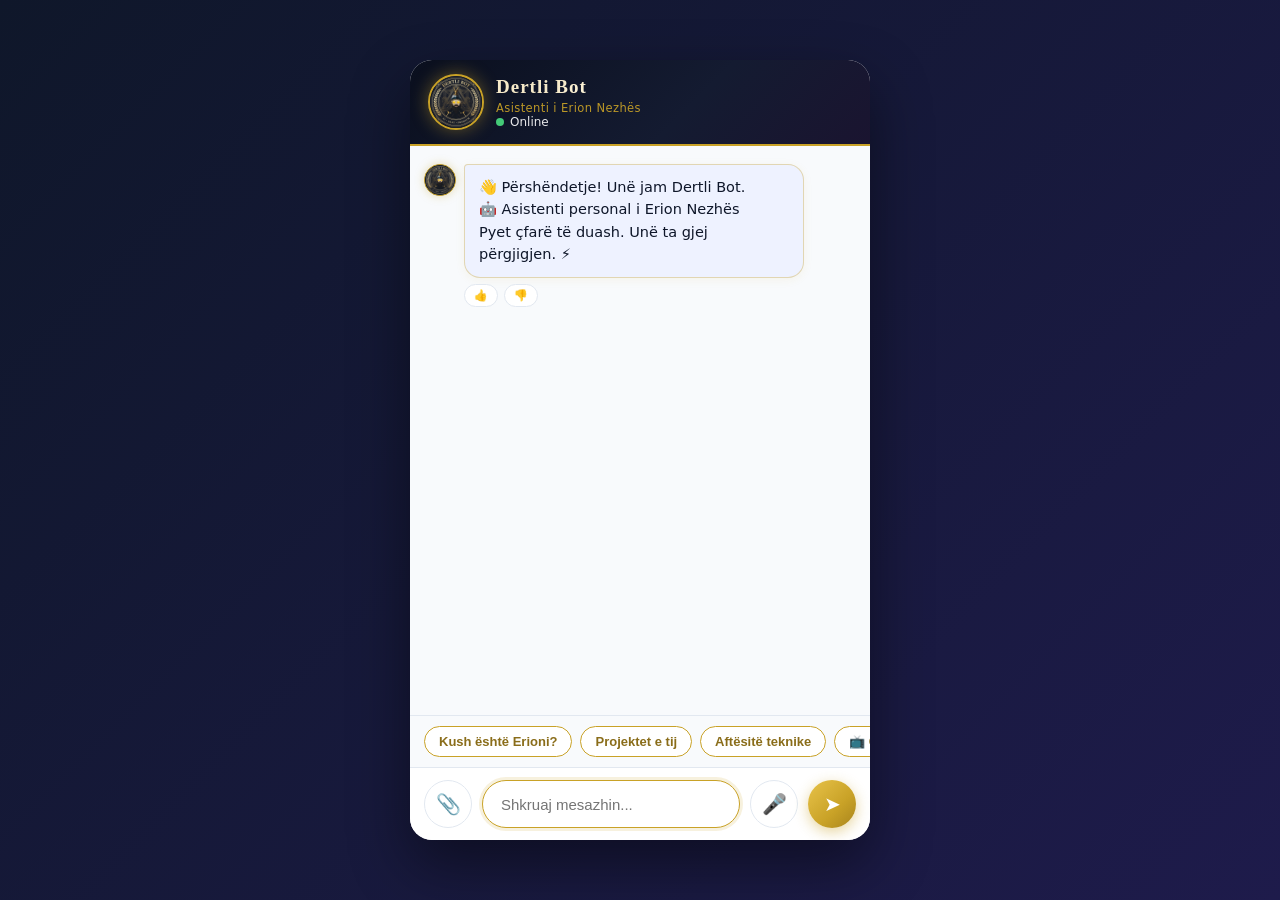
==== index.html @ 889f52b2 "Rikthe index.html sic ishte para verifikimit: hiq panelin 'Kodi Burim' + footerin" ====
<!DOCTYPE html>
<!-- Created by Erion Nezha — © 2026 All rights reserved -->
<html lang="sq">
<head>
<meta charset="UTF-8">
<meta name="viewport" content="width=device-width, initial-scale=1.0">
<title>Dertli Bot</title>
<link rel="icon" type="image/png" href="logo.png">
<link rel="stylesheet" href="style.css">
</head>
<body>

<div class="chat-shell">
  <header class="chat-header">
    <div class="bot-identity">
      <div class="bot-avatar" id="bot-avatar"><img src="logo.png" alt="Dertli Bot"></div>
      <div class="bot-titles">
        <div class="bot-name" id="bot-name">Dertli Bot</div>
        <div class="bot-subtitle" id="bot-subtitle"></div>
        <div class="bot-status"><span class="dot"></span> Online</div>
      </div>
    </div>
    <div class="header-actions">
    </div>
  </header>

  <main id="messages" class="chat-messages"></main>

  <div id="suggestions" class="suggestions"></div>

  <form id="chat-form" class="chat-input" autocomplete="off">
    <button id="attach-btn" type="button" class="icon-btn" title="Dërgo foto">📎</button>
    <input id="image-input" type="file" accept="image/*" hidden>
    <input id="user-input" type="text" placeholder="Shkruaj mesazhin..." autocomplete="off">
    <button id="mic-btn" type="button" class="icon-btn" title="Fol">🎤</button>
    <button id="send-btn" type="submit" title="Dërgo">➤</button>
  </form>
</div>

<script src="config.js"></script>
<script src="app.js"></script>
</body>
</html>
---- style.css ----
:root{
  --primary:#4f46e5;
  --bg1:#0f172a;
  --bg2:#1e1b4b;
  --card:#ffffff;
  --bot-bubble:#eef2ff;
  --text:#0f172a;
  --muted:#64748b;
}
*{margin:0;padding:0;box-sizing:border-box}
body{
  font-family:'Segoe UI',system-ui,-apple-system,sans-serif;
  min-height:100vh;
  background:linear-gradient(135deg,var(--bg1),var(--bg2));
  display:flex;align-items:center;justify-content:center;
  padding:16px;
  color:var(--text);
}
.chat-shell{
  width:100%;max-width:460px;height:min(92vh,780px);
  background:var(--card);border-radius:22px;
  display:flex;flex-direction:column;overflow:hidden;
  box-shadow:0 25px 60px rgba(0,0,0,.45);
}
/* Header */
.chat-header{
  background:var(--primary);color:#fff;
  padding:14px 16px;
  display:flex;align-items:center;justify-content:space-between;gap:10px;
  flex-shrink:0;
}
/* Header actions: bisedë e re */
.header-actions{display:flex;gap:8px;align-items:center;flex-shrink:0}
.hdr-btn{
  width:38px;height:38px;border-radius:50%;flex-shrink:0;
  border:1.5px solid rgba(201,162,39,.55);background:rgba(255,255,255,.08);
  color:#fff;font-size:17px;cursor:pointer;
  display:flex;align-items:center;justify-content:center;
  transition:transform .15s ease,background .15s ease;
}
.hdr-btn:hover{background:rgba(201,162,39,.25);transform:scale(1.06)}
.hdr-btn.muted{opacity:.5}
/* Veprimet nën përgjigjen e botit: kopjo + vlerësim */
.bubble-wrap{display:flex;flex-direction:column;min-width:0;max-width:100%}
.msg-actions{display:flex;gap:6px;margin-top:6px;flex-wrap:wrap}
.msg-act{
  border:1px solid #e2e8f0;background:#fff;color:var(--muted);
  font-size:11px;padding:3px 9px;border-radius:12px;cursor:pointer;line-height:1.4;
  transition:border-color .15s ease,color .15s ease,background .15s ease;
}
.msg-act:hover{border-color:#c9a227;color:#8a6d1a}
.msg-act.active{background:rgba(201,162,39,.16);border-color:#c9a227;color:#8a6d1a}
.bot-identity{display:flex;align-items:center;gap:12px}
.bot-avatar{
  width:44px;height:44px;border-radius:50%;
  background:rgba(255,255,255,.18);
  display:flex;align-items:center;justify-content:center;
  font-size:24px;
}
.bot-name{font-weight:700;font-size:16px}
.bot-status{font-size:12px;opacity:.9;display:flex;align-items:center;gap:6px}
.dot{width:8px;height:8px;border-radius:50%;background:#4ade80;display:inline-block;animation:pulse 2s infinite}
@keyframes pulse{0%,100%{opacity:1}50%{opacity:.4}}
/* Messages */
.chat-messages{
  flex:1;overflow-y:auto;padding:18px 14px;
  display:flex;flex-direction:column;gap:12px;
  background:#f8fafc;
}
.message{display:flex;gap:8px;max-width:88%;animation:fadeUp .25s ease}
@keyframes fadeUp{from{opacity:0;transform:translateY(8px)}to{opacity:1;transform:none}}
.message.bot{align-self:flex-start}
.message.user{align-self:flex-end}
.message .avatar{
  width:32px;height:32px;border-radius:50%;flex-shrink:0;
  background:var(--primary);color:#fff;
  display:flex;align-items:center;justify-content:center;font-size:18px;
}
.bubble{
  padding:11px 14px;border-radius:16px;font-size:14.5px;line-height:1.55;
  word-wrap:break-word;white-space:normal;
}
.message.bot .bubble{background:var(--bot-bubble);color:var(--text);border-top-left-radius:4px}
.message.user .bubble{background:var(--primary);color:#fff;border-top-right-radius:4px}
.bubble strong{font-weight:700}
/* Typing */
.typing .bubble{display:flex;gap:5px;align-items:center;padding:14px 16px}
.typing span{width:8px;height:8px;border-radius:50%;background:var(--muted);animation:bounce 1.2s infinite}
.typing span:nth-child(2){animation-delay:.15s}
.typing span:nth-child(3){animation-delay:.3s}
@keyframes bounce{0%,60%,100%{transform:none}30%{transform:translateY(-6px)}}
/* Suggestions */
.suggestions{
  display:flex;gap:8px;overflow-x:auto;padding:10px 14px;
  background:#f8fafc;border-top:1px solid #e2e8f0;flex-shrink:0;
}
.suggestions:empty{display:none}
.chip{
  flex-shrink:0;background:#fff;border:1.5px solid var(--primary);color:var(--primary);
  padding:7px 14px;border-radius:20px;font-size:13px;cursor:pointer;font-weight:600;
}
.chip:hover{background:var(--primary);color:#fff}
/* Input */
.chat-input{
  display:flex;gap:10px;padding:12px 14px;background:#fff;flex-shrink:0;
  border-top:1px solid #e2e8f0;
}
.chat-input input{
  flex:1;border:1.5px solid #e2e8f0;border-radius:24px;
  padding:12px 18px;font-size:15px;outline:none;
}
.chat-input input:focus{border-color:var(--primary)}
#send-btn{
  width:48px;height:48px;border-radius:50%;border:none;cursor:pointer;
  background:var(--primary);color:#fff;font-size:20px;flex-shrink:0;
}
#send-btn:disabled{opacity:.5;cursor:default}
/* Icon buttons (mikrofon, bashkëngjitje) */
.icon-btn{
  width:48px;height:48px;border-radius:50%;border:1.5px solid #e2e8f0;
  background:#fff;cursor:pointer;font-size:20px;flex-shrink:0;
  display:flex;align-items:center;justify-content:center;
}
.icon-btn:hover{border-color:var(--primary)}
#mic-btn.recording{
  background:#ef4444;border-color:#ef4444;color:#fff;
  animation:pulse 1s infinite;
}
/* Foto në bisedë */
.chat-image{
  max-width:230px;max-height:230px;border-radius:12px;display:block;
  margin:2px 0;object-fit:cover;
}
.img-caption{margin-top:6px}
/* Mobile */
@media(max-width:520px){
  body{padding:0}
  .chat-shell{max-width:100%;height:100vh;border-radius:0}
  .chat-input{gap:6px;padding:10px 8px}
  .chat-input input{padding:10px 12px;font-size:14px;min-width:0}
  .icon-btn,#send-btn{width:40px;height:40px;font-size:17px}
}
/* Bot avatar image */
.bot-avatar{overflow:hidden;padding:0}
.bot-avatar img{width:100%;height:100%;object-fit:cover;display:block}
.message .avatar{overflow:hidden;padding:0}
.message .avatar img{width:100%;height:100%;object-fit:cover;display:block}
/* Premium header (dark navy + gold) */
.chat-header{background:linear-gradient(135deg,#0a0f1e 0%,#141b31 60%,#1a1430 100%);border-bottom:2px solid #c9a227;padding:14px 18px}
.bot-avatar{width:56px;height:56px;border-radius:50%;border:2px solid #c9a227;box-shadow:0 0 18px rgba(201,162,39,.45);overflow:hidden;padding:0;background:#0a0f1e;flex-shrink:0}
.bot-avatar img{width:100%;height:100%;object-fit:cover;display:block}
.bot-titles{display:flex;flex-direction:column;justify-content:center}
.bot-name{font-family:Georgia,'Times New Roman',serif;font-size:19px;letter-spacing:1px;color:#f5e9c8}
.bot-subtitle{font-size:11.5px;color:#c9a227;opacity:.92;letter-spacing:.4px;margin-top:3px}
/* Premium Gold v2 — shimmer, glow, detaje ari */
.bot-name{
  background:linear-gradient(110deg,#f5e9c8 20%,#fff7dd 38%,#c9a227 50%,#fff7dd 62%,#f5e9c8 80%);
  background-size:200% auto;-webkit-background-clip:text;background-clip:text;color:transparent;
  animation:goldShimmer 5s linear infinite;
}
@keyframes goldShimmer{to{background-position:200% center}}
.message .avatar{
  border:1.5px solid #c9a227;
  box-shadow:0 0 10px rgba(201,162,39,.35);
}
.message.bot .bubble{
  border:1px solid rgba(201,162,39,.35);
  box-shadow:0 2px 10px rgba(201,162,39,.08);
}
#send-btn{
  background:linear-gradient(135deg,#e8c34a,#c9a227 60%,#a8841c);
  box-shadow:0 4px 14px rgba(201,162,39,.45);
  transition:transform .15s ease,box-shadow .15s ease;
}
#send-btn:hover{transform:scale(1.06);box-shadow:0 6px 20px rgba(201,162,39,.6)}
.typing span{background:#c9a227}
.chip{border-color:#c9a227;color:#8a6d1a}
.chip:hover{background:linear-gradient(135deg,#e8c34a,#c9a227);border-color:#c9a227;color:#1a1405}
.chat-input input:focus{border-color:#c9a227;box-shadow:0 0 0 3px rgba(201,162,39,.15)}
.icon-btn:hover{border-color:#c9a227}
@media(max-width:520px){
  .bot-avatar{width:48px;height:48px}
  .bot-name{font-size:17px}
}
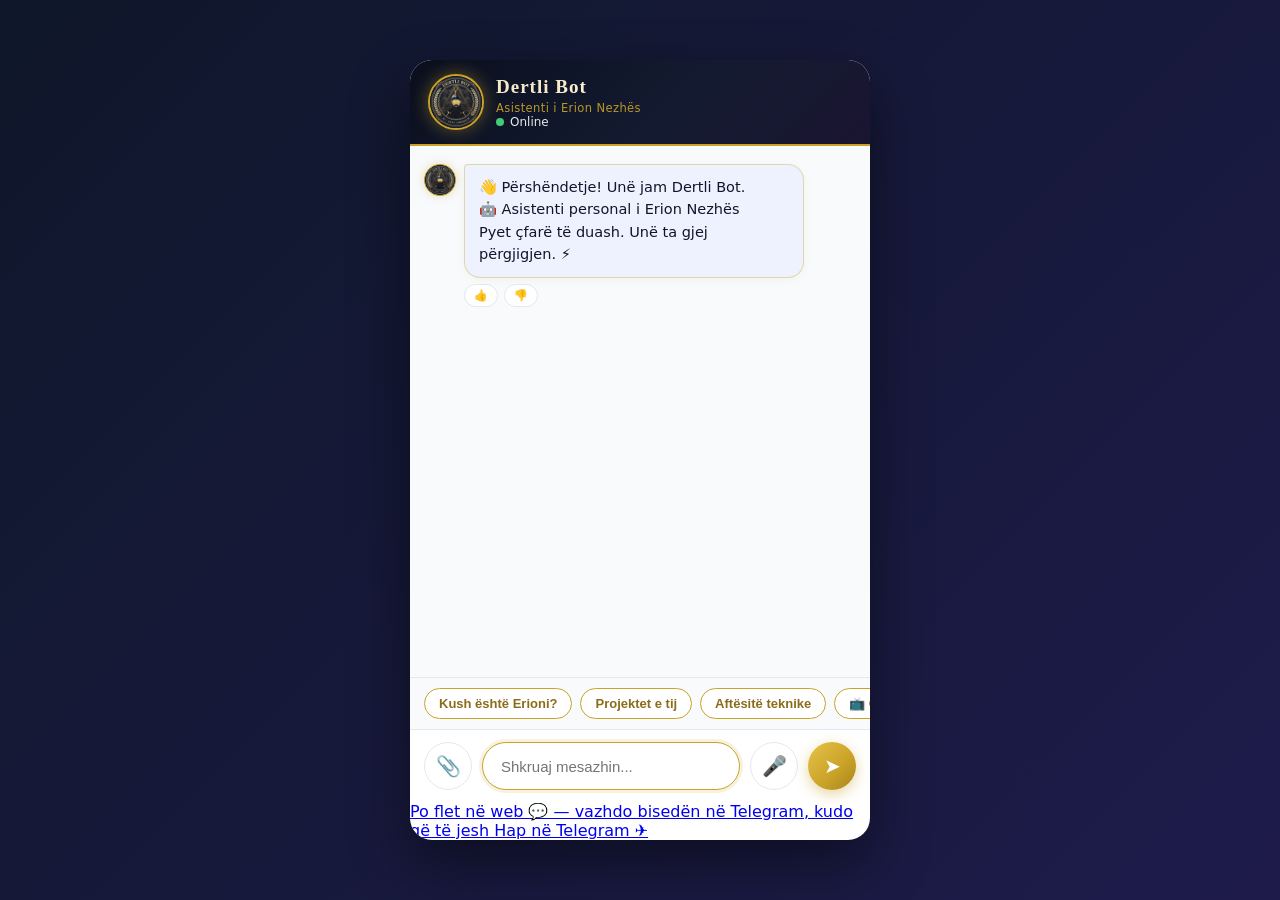
==== commit 1ef0c618: "Shto shiritin premium Telegram (t.me/dertlii_bot) nen chat" ====
--- a/index.html
+++ b/index.html
@@ -35,6 +35,11 @@
     <button id="mic-btn" type="button" class="icon-btn" title="Fol">🎤</button>
     <button id="send-btn" type="submit" title="Dërgo">➤</button>
   </form>
+
+  <a class="tg-strip" href="https://t.me/dertlii_bot" target="_blank" rel="noopener">
+    <span class="tg-strip-text">Po flet në web 💬 — vazhdo bisedën në Telegram, kudo që të jesh</span>
+    <span class="tg-strip-btn">Hap në Telegram ✈️</span>
+  </a>
 </div>
 
 <script src="config.js"></script>
--- a/style.css
+++ b/style.css
@@ -93,7 +93,11 @@
 .suggestions{
   display:flex;gap:8px;overflow-x:auto;padding:10px 14px;
   background:#f8fafc;border-top:1px solid #e2e8f0;flex-shrink:0;
+  scrollbar-width:none; /* Firefox: fshih shiritin, rrëshqitja mbetet */
+  -ms-overflow-style:none; /* IE/Edge */
+  scroll-padding:0 14px;
 }
+.suggestions::-webkit-scrollbar{display:none} /* Chrome/Safari */
 .suggestions:empty{display:none}
 .chip{
   flex-shrink:0;background:#fff;border:1.5px solid var(--primary);color:var(--primary);
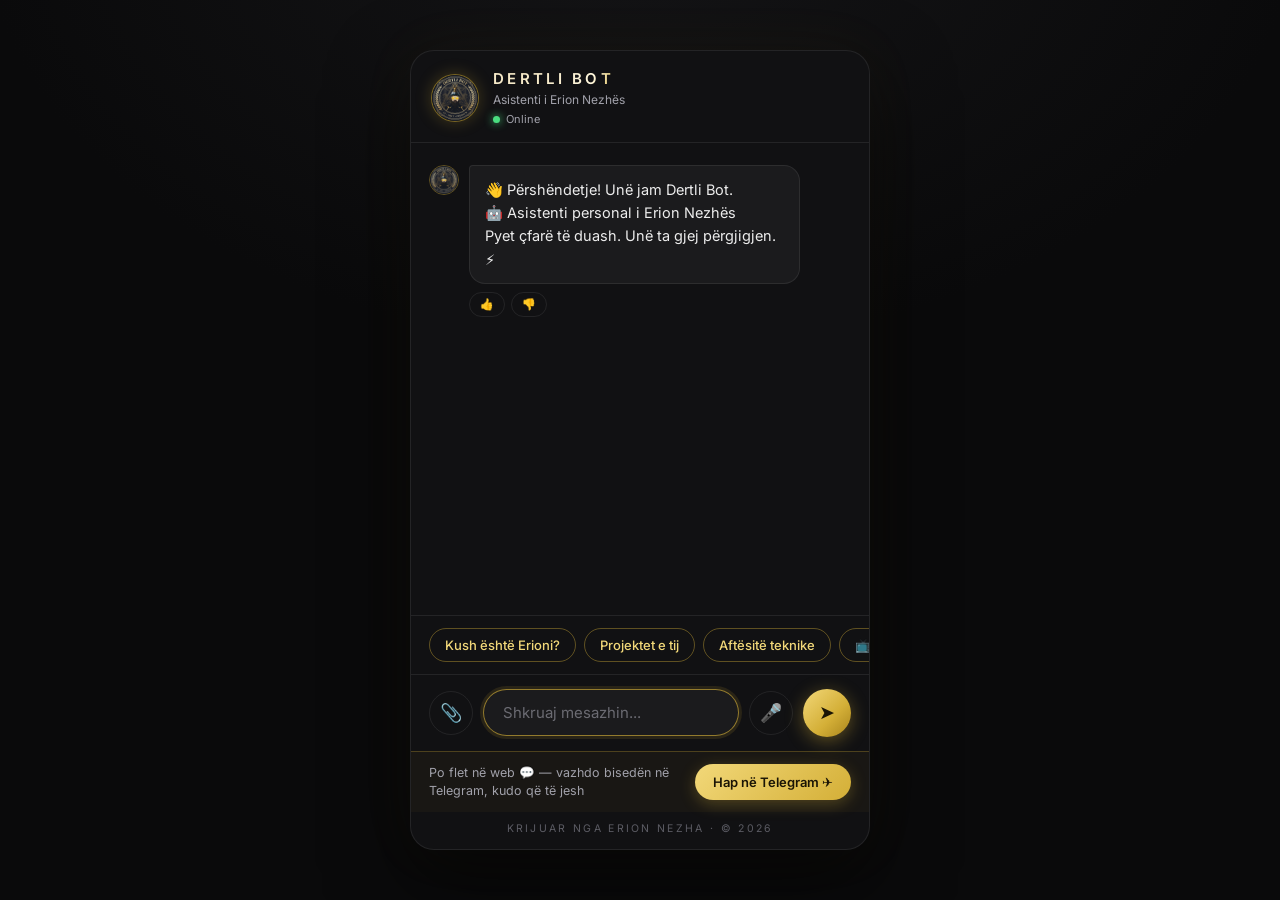
==== commit 40ca0fc0: "Noir Minimal: Inter font, brand footer, anti-copy shield preserved" ====
--- a/index.html
+++ b/index.html
@@ -6,6 +6,9 @@
 <meta name="viewport" content="width=device-width, initial-scale=1.0">
 <title>Dertli Bot</title>
 <link rel="icon" type="image/png" href="logo.png">
+<link rel="preconnect" href="https://fonts.googleapis.com">
+<link rel="preconnect" href="https://fonts.gstatic.com" crossorigin>
+<link href="https://fonts.googleapis.com/css2?family=Inter:wght@400;500;600&display=swap" rel="stylesheet">
 <link rel="stylesheet" href="style.css">
 </head>
 <body>
@@ -40,9 +43,51 @@
     <span class="tg-strip-text">Po flet në web 💬 — vazhdo bisedën në Telegram, kudo që të jesh</span>
     <span class="tg-strip-btn">Hap në Telegram ✈️</span>
   </a>
+  <div class="brand-footer">Krijuar nga Erion Nezha · © 2026</div>
 </div>
 
 <script src="config.js"></script>
 <script src="app.js"></script>
-</body>
+<style>/* Anti-copy shield (chat edition) — © Erion Nezha 2026 */img{-webkit-user-drag:none;user-drag:none}</style>
+<script>
+(function(){
+  'use strict';
+  function inField(t){return t&&(t.tagName==='INPUT'||t.tagName==='TEXTAREA'||t.isContentEditable);}
+  document.addEventListener('contextmenu',function(e){if(!inField(e.target))e.preventDefault();},true);
+  document.addEventListener('dragstart',function(e){e.preventDefault();},true);
+  document.addEventListener('keydown',function(e){
+    var code=e.keyCode||e.which;
+    if(code===123){e.preventDefault();return;}
+    if(e.ctrlKey||e.metaKey){
+      var c=String(e.key||'').toLowerCase();
+      if(e.shiftKey&&(c==='i'||c==='j'||c==='c'||c==='k')){e.preventDefault();return;}
+      if(c==='u'||c==='s'){e.preventDefault();return;}
+    }
+  },true);
+  try{
+    console.log('%c© 2026 Erion Nezha — Te gjitha te drejtat e rezervuara.','font-size:14px;font-weight:bold;color:#24e6c6;');
+    console.log('%cKodi i kesaj faqeje eshte i mbrojtur. Mos u mundo ta kopjosh.','color:#8b7bff;');
+  }catch(_){}
+  var warned=false;
+  function check(){
+    if(Math.min(window.screen.width,window.screen.height)<900)return;
+    var open=(window.outerWidth-window.innerWidth>160)||(window.outerHeight-window.innerHeight>160);
+    if(open&&!warned){
+      warned=true;
+      var d=document.createElement('div');
+      d.setAttribute('role','alert');
+      d.style.cssText='position:fixed;right:16px;bottom:16px;z-index:10001;max-width:320px;background:#0d1017;border:1px solid rgba(36,230,198,.4);border-radius:12px;padding:14px 40px 14px 16px;font:13px/1.5 system-ui,sans-serif;color:#e9edf5;box-shadow:0 20px 60px -20px rgba(0,0,0,.6);';
+      d.innerHTML='<strong style="color:#24e6c6">Mbrojtje aktive</strong><br>Kodi i kesaj faqeje eshte i mbrojtur nga kopjimi. &copy; Erion Nezha';
+      var x=document.createElement('button');
+      x.textContent='×';x.setAttribute('aria-label','Mbyll');
+      x.style.cssText='position:absolute;top:6px;right:10px;background:none;border:0;color:#97a1b5;font-size:18px;cursor:pointer;line-height:1;';
+      x.onclick=function(){if(d.parentNode)d.parentNode.removeChild(d);};
+      d.appendChild(x);document.body.appendChild(d);
+      setTimeout(function(){if(d.parentNode)d.parentNode.removeChild(d);},8000);
+    }
+    if(!open)warned=false;
+  }
+  setInterval(check,2000);
+})();
+</script></body>
 </html>
--- a/style.css
+++ b/style.css
@@ -1,188 +1,207 @@
+/* Dertli Bot — Noir Minimal (2026-09-30)
+   I errët, modern, profesional. Një theks i vetëm: ari. */
 :root{
-  --primary:#4f46e5;
-  --bg1:#0f172a;
-  --bg2:#1e1b4b;
-  --card:#ffffff;
-  --bot-bubble:#eef2ff;
-  --text:#0f172a;
-  --muted:#64748b;
+  --primary:#d4af37; /* e vendos CONFIG.THEME_COLOR nga app.js */
+  --gold:#d4af37;
+  --gold-bright:#f2d879;
+  --bg:#0a0a0b;
+  --panel:#111113;
+  --panel-2:#17171a;
+  --text:#ececec;
+  --muted:#a1a1aa;
+  --line:rgba(255,255,255,.08);
 }
 *{margin:0;padding:0;box-sizing:border-box}
 body{
-  font-family:'Segoe UI',system-ui,-apple-system,sans-serif;
+  font-family:'Inter',system-ui,-apple-system,'Segoe UI',sans-serif;
   min-height:100vh;
-  background:linear-gradient(135deg,var(--bg1),var(--bg2));
+  background:radial-gradient(1200px 800px at 50% -10%, #151517 0%, var(--bg) 55%) , var(--bg);
   display:flex;align-items:center;justify-content:center;
-  padding:16px;
+  padding:20px 16px;
   color:var(--text);
+  -webkit-font-smoothing:antialiased;
 }
 .chat-shell{
-  width:100%;max-width:460px;height:min(92vh,780px);
-  background:var(--card);border-radius:22px;
+  width:100%;max-width:460px;height:min(92vh,800px);
+  background:var(--panel);
+  border:1px solid var(--line);
+  border-radius:24px;
   display:flex;flex-direction:column;overflow:hidden;
-  box-shadow:0 25px 60px rgba(0,0,0,.45);
-}
-/* Header */
+  box-shadow:0 30px 80px rgba(0,0,0,.6), 0 0 60px rgba(212,175,55,.05);
+}
+/* ---------- Header ---------- */
 .chat-header{
-  background:var(--primary);color:#fff;
-  padding:14px 16px;
+  padding:18px 20px 16px;
   display:flex;align-items:center;justify-content:space-between;gap:10px;
   flex-shrink:0;
-}
-/* Header actions: bisedë e re */
+  border-bottom:1px solid var(--line);
+}
+.bot-identity{display:flex;align-items:center;gap:14px;min-width:0}
+.bot-avatar{
+  width:48px;height:48px;border-radius:50%;flex-shrink:0;overflow:hidden;padding:0;
+  border:1px solid rgba(212,175,55,.55);
+  box-shadow:0 0 16px rgba(212,175,55,.25);
+  background:#0a0a0b;
+}
+.bot-avatar img{width:100%;height:100%;object-fit:cover;display:block}
+.bot-titles{display:flex;flex-direction:column;justify-content:center;min-width:0}
+.bot-name{
+  font-weight:600;font-size:15px;letter-spacing:.22em;text-transform:uppercase;
+  background:linear-gradient(110deg,#f5e9c8 20%,#fff7dd 38%,var(--gold) 50%,#fff7dd 62%,#f5e9c8 80%);
+  background-size:200% auto;-webkit-background-clip:text;background-clip:text;color:transparent;
+  animation:goldShimmer 6s linear infinite;
+  white-space:nowrap;
+}
+@keyframes goldShimmer{to{background-position:200% center}}
+.bot-subtitle{font-size:12px;color:var(--muted);margin-top:4px;white-space:nowrap;overflow:hidden;text-overflow:ellipsis}
+.bot-status{font-size:11px;color:var(--muted);margin-top:5px;display:flex;align-items:center;gap:6px}
+.dot{width:7px;height:7px;border-radius:50%;background:#4ade80;display:inline-block;
+  box-shadow:0 0 8px #4ade80;animation:pulse 2s infinite}
+@keyframes pulse{0%,100%{opacity:1}50%{opacity:.35}}
 .header-actions{display:flex;gap:8px;align-items:center;flex-shrink:0}
-.hdr-btn{
-  width:38px;height:38px;border-radius:50%;flex-shrink:0;
-  border:1.5px solid rgba(201,162,39,.55);background:rgba(255,255,255,.08);
-  color:#fff;font-size:17px;cursor:pointer;
-  display:flex;align-items:center;justify-content:center;
-  transition:transform .15s ease,background .15s ease;
-}
-.hdr-btn:hover{background:rgba(201,162,39,.25);transform:scale(1.06)}
-.hdr-btn.muted{opacity:.5}
-/* Veprimet nën përgjigjen e botit: kopjo + vlerësim */
-.bubble-wrap{display:flex;flex-direction:column;min-width:0;max-width:100%}
-.msg-actions{display:flex;gap:6px;margin-top:6px;flex-wrap:wrap}
-.msg-act{
-  border:1px solid #e2e8f0;background:#fff;color:var(--muted);
-  font-size:11px;padding:3px 9px;border-radius:12px;cursor:pointer;line-height:1.4;
-  transition:border-color .15s ease,color .15s ease,background .15s ease;
-}
-.msg-act:hover{border-color:#c9a227;color:#8a6d1a}
-.msg-act.active{background:rgba(201,162,39,.16);border-color:#c9a227;color:#8a6d1a}
-.bot-identity{display:flex;align-items:center;gap:12px}
-.bot-avatar{
-  width:44px;height:44px;border-radius:50%;
-  background:rgba(255,255,255,.18);
-  display:flex;align-items:center;justify-content:center;
-  font-size:24px;
-}
-.bot-name{font-weight:700;font-size:16px}
-.bot-status{font-size:12px;opacity:.9;display:flex;align-items:center;gap:6px}
-.dot{width:8px;height:8px;border-radius:50%;background:#4ade80;display:inline-block;animation:pulse 2s infinite}
-@keyframes pulse{0%,100%{opacity:1}50%{opacity:.4}}
-/* Messages */
+/* ---------- Messages ---------- */
 .chat-messages{
-  flex:1;overflow-y:auto;padding:18px 14px;
-  display:flex;flex-direction:column;gap:12px;
-  background:#f8fafc;
-}
-.message{display:flex;gap:8px;max-width:88%;animation:fadeUp .25s ease}
-@keyframes fadeUp{from{opacity:0;transform:translateY(8px)}to{opacity:1;transform:none}}
+  flex:1;overflow-y:auto;padding:22px 18px;
+  display:flex;flex-direction:column;gap:14px;
+  scrollbar-width:thin;scrollbar-color:#3a3a3e transparent;
+}
+.chat-messages::-webkit-scrollbar{width:5px}
+.chat-messages::-webkit-scrollbar-thumb{background:#3a3a3e;border-radius:4px}
+.message{display:flex;gap:10px;max-width:88%;animation:fadeUp .3s cubic-bezier(.2,.9,.3,1) both}
+@keyframes fadeUp{from{opacity:0;transform:translateY(10px)}to{opacity:1;transform:none}}
 .message.bot{align-self:flex-start}
 .message.user{align-self:flex-end}
 .message .avatar{
-  width:32px;height:32px;border-radius:50%;flex-shrink:0;
-  background:var(--primary);color:#fff;
-  display:flex;align-items:center;justify-content:center;font-size:18px;
-}
+  width:30px;height:30px;border-radius:50%;flex-shrink:0;overflow:hidden;padding:0;
+  border:1px solid rgba(212,175,55,.4);
+}
+.message .avatar img{width:100%;height:100%;object-fit:cover;display:block}
+.bubble-wrap{display:flex;flex-direction:column;min-width:0;max-width:100%}
 .bubble{
-  padding:11px 14px;border-radius:16px;font-size:14.5px;line-height:1.55;
-  word-wrap:break-word;white-space:normal;
-}
-.message.bot .bubble{background:var(--bot-bubble);color:var(--text);border-top-left-radius:4px}
-.message.user .bubble{background:var(--primary);color:#fff;border-top-right-radius:4px}
-.bubble strong{font-weight:700}
+  padding:12px 15px;font-size:14.5px;line-height:1.6;
+  word-wrap:break-word;white-space:normal;color:var(--text);
+}
+.bubble a{color:var(--gold-bright)}
+.bubble strong{font-weight:600;color:#fff}
+.message.bot .bubble{
+  background:rgba(255,255,255,.045);
+  border:1px solid var(--line);
+  border-radius:4px 16px 16px 16px;
+}
+.message.user .bubble{
+  background:linear-gradient(135deg,var(--gold-bright),var(--gold) 60%,#a8841c);
+  color:#1a1405;font-weight:500;
+  border-radius:16px 4px 16px 16px;
+  box-shadow:0 6px 20px rgba(212,175,55,.18);
+}
+.message.user .bubble a{color:#1a1405;text-decoration:underline}
+.message.user .bubble strong{color:#1a1405}
+/* Vlerësimi 👍/👎 */
+.msg-actions{display:flex;gap:6px;margin-top:8px;flex-wrap:wrap}
+.msg-act{
+  border:1px solid var(--line);background:transparent;color:var(--muted);
+  font-size:11px;padding:4px 10px;border-radius:999px;cursor:pointer;line-height:1.4;
+  transition:border-color .15s ease,color .15s ease,background .15s ease;
+}
+.msg-act:hover{border-color:rgba(212,175,55,.6);color:var(--gold-bright)}
+.msg-act.active{background:rgba(212,175,55,.14);border-color:var(--gold);color:var(--gold-bright)}
 /* Typing */
-.typing .bubble{display:flex;gap:5px;align-items:center;padding:14px 16px}
-.typing span{width:8px;height:8px;border-radius:50%;background:var(--muted);animation:bounce 1.2s infinite}
+.typing .bubble{display:flex;gap:6px;align-items:center;padding:15px 17px}
+.typing span{width:7px;height:7px;border-radius:50%;background:var(--gold);animation:bounce 1.2s infinite}
 .typing span:nth-child(2){animation-delay:.15s}
 .typing span:nth-child(3){animation-delay:.3s}
-@keyframes bounce{0%,60%,100%{transform:none}30%{transform:translateY(-6px)}}
+@keyframes bounce{0%,60%,100%{transform:none;opacity:.5}30%{transform:translateY(-6px);opacity:1}}
 /* Suggestions */
 .suggestions{
-  display:flex;gap:8px;overflow-x:auto;padding:10px 14px;
-  background:#f8fafc;border-top:1px solid #e2e8f0;flex-shrink:0;
-  scrollbar-width:none; /* Firefox: fshih shiritin, rrëshqitja mbetet */
-  -ms-overflow-style:none; /* IE/Edge */
-  scroll-padding:0 14px;
-}
-.suggestions::-webkit-scrollbar{display:none} /* Chrome/Safari */
+  display:flex;gap:8px;overflow-x:auto;padding:12px 18px;
+  border-top:1px solid var(--line);flex-shrink:0;
+  scrollbar-width:none;-ms-overflow-style:none;scroll-padding:0 18px;
+}
+.suggestions::-webkit-scrollbar{display:none}
 .suggestions:empty{display:none}
 .chip{
-  flex-shrink:0;background:#fff;border:1.5px solid var(--primary);color:var(--primary);
-  padding:7px 14px;border-radius:20px;font-size:13px;cursor:pointer;font-weight:600;
-}
-.chip:hover{background:var(--primary);color:#fff}
-/* Input */
+  flex-shrink:0;background:transparent;border:1px solid rgba(212,175,55,.4);color:var(--gold-bright);
+  padding:8px 15px;border-radius:999px;font-size:13px;font-weight:500;font-family:inherit;cursor:pointer;
+  transition:.18s;
+}
+.chip:hover{background:linear-gradient(135deg,var(--gold-bright),var(--gold));border-color:transparent;color:#1a1405}
+/* ---------- Input ---------- */
 .chat-input{
-  display:flex;gap:10px;padding:12px 14px;background:#fff;flex-shrink:0;
-  border-top:1px solid #e2e8f0;
+  display:flex;gap:10px;padding:14px 18px;flex-shrink:0;align-items:center;
+  border-top:1px solid var(--line);
 }
 .chat-input input{
-  flex:1;border:1.5px solid #e2e8f0;border-radius:24px;
-  padding:12px 18px;font-size:15px;outline:none;
-}
-.chat-input input:focus{border-color:var(--primary)}
+  flex:1;min-width:0;background:rgba(255,255,255,.045);
+  border:1px solid var(--line);border-radius:999px;
+  padding:13px 19px;font-size:15px;font-family:inherit;outline:none;color:var(--text);
+  transition:border-color .2s ease, box-shadow .2s ease;
+}
+.chat-input input::placeholder{color:#6b6b72}
+.chat-input input:focus{border-color:rgba(212,175,55,.65);box-shadow:0 0 0 3px rgba(212,175,55,.12)}
+.icon-btn{
+  width:44px;height:44px;border-radius:50%;flex-shrink:0;cursor:pointer;
+  border:1px solid var(--line);background:transparent;color:var(--muted);font-size:18px;
+  display:flex;align-items:center;justify-content:center;transition:.18s;
+}
+.icon-btn:hover{border-color:rgba(212,175,55,.6);color:var(--gold-bright)}
+#mic-btn.recording{background:#ef4444;border-color:#ef4444;color:#fff;animation:pulse 1s infinite}
 #send-btn{
-  width:48px;height:48px;border-radius:50%;border:none;cursor:pointer;
-  background:var(--primary);color:#fff;font-size:20px;flex-shrink:0;
-}
-#send-btn:disabled{opacity:.5;cursor:default}
-/* Icon buttons (mikrofon, bashkëngjitje) */
-.icon-btn{
-  width:48px;height:48px;border-radius:50%;border:1.5px solid #e2e8f0;
-  background:#fff;cursor:pointer;font-size:20px;flex-shrink:0;
+  width:48px;height:48px;border-radius:50%;border:none;cursor:pointer;flex-shrink:0;
+  background:linear-gradient(135deg,var(--gold-bright),var(--gold) 60%,#a8841c);
+  color:#1a1405;font-size:19px;
+  box-shadow:0 4px 18px rgba(212,175,55,.4);
+  transition:transform .15s ease,box-shadow .15s ease,opacity .15s ease;
   display:flex;align-items:center;justify-content:center;
 }
-.icon-btn:hover{border-color:var(--primary)}
-#mic-btn.recording{
-  background:#ef4444;border-color:#ef4444;color:#fff;
-  animation:pulse 1s infinite;
-}
+#send-btn:hover{transform:scale(1.06);box-shadow:0 6px 24px rgba(212,175,55,.55)}
+#send-btn:disabled{opacity:.45;cursor:default;transform:none}
 /* Foto në bisedë */
-.chat-image{
-  max-width:230px;max-height:230px;border-radius:12px;display:block;
-  margin:2px 0;object-fit:cover;
-}
+.chat-image{max-width:230px;max-height:230px;border-radius:12px;display:block;margin:2px 0;object-fit:cover}
 .img-caption{margin-top:6px}
-/* Mobile */
+/* ---------- Shiriti Telegram (poshtë, siç është) ---------- */
+.tg-strip{
+  display:flex;align-items:center;justify-content:space-between;gap:12px;
+  padding:12px 18px;flex-shrink:0;text-decoration:none;
+  border-top:1px solid rgba(212,175,55,.28);
+  background:rgba(212,175,55,.04);
+}
+.tg-strip-text{font-size:12.5px;color:var(--muted);line-height:1.45}
+.tg-strip-btn{
+  flex-shrink:0;white-space:nowrap;
+  background:linear-gradient(135deg,var(--gold-bright),var(--gold));
+  color:#1a1405;font-weight:600;font-size:13px;font-family:inherit;
+  padding:10px 18px;border-radius:999px;border:none;cursor:pointer;
+  box-shadow:0 4px 16px rgba(212,175,55,.3);
+  transition:transform .15s ease,box-shadow .15s ease;
+}
+.tg-strip:hover .tg-strip-btn{transform:translateY(-2px);box-shadow:0 8px 24px rgba(212,175,55,.45)}
+/* ---------- Firma ---------- */
+.brand-footer{
+  flex-shrink:0;text-align:center;
+  font-size:10.5px;letter-spacing:.22em;text-transform:uppercase;color:#5c5c64;
+  padding:10px 0 14px;
+}
+/* ---------- Mobile ---------- */
 @media(max-width:520px){
+  html,body{min-height:100vh;min-height:100dvh}
   body{padding:0}
-  .chat-shell{max-width:100%;height:100vh;border-radius:0}
-  .chat-input{gap:6px;padding:10px 8px}
-  .chat-input input{padding:10px 12px;font-size:14px;min-width:0}
-  .icon-btn,#send-btn{width:40px;height:40px;font-size:17px}
-}
-/* Bot avatar image */
-.bot-avatar{overflow:hidden;padding:0}
-.bot-avatar img{width:100%;height:100%;object-fit:cover;display:block}
-.message .avatar{overflow:hidden;padding:0}
-.message .avatar img{width:100%;height:100%;object-fit:cover;display:block}
-/* Premium header (dark navy + gold) */
-.chat-header{background:linear-gradient(135deg,#0a0f1e 0%,#141b31 60%,#1a1430 100%);border-bottom:2px solid #c9a227;padding:14px 18px}
-.bot-avatar{width:56px;height:56px;border-radius:50%;border:2px solid #c9a227;box-shadow:0 0 18px rgba(201,162,39,.45);overflow:hidden;padding:0;background:#0a0f1e;flex-shrink:0}
-.bot-avatar img{width:100%;height:100%;object-fit:cover;display:block}
-.bot-titles{display:flex;flex-direction:column;justify-content:center}
-.bot-name{font-family:Georgia,'Times New Roman',serif;font-size:19px;letter-spacing:1px;color:#f5e9c8}
-.bot-subtitle{font-size:11.5px;color:#c9a227;opacity:.92;letter-spacing:.4px;margin-top:3px}
-/* Premium Gold v2 — shimmer, glow, detaje ari */
-.bot-name{
-  background:linear-gradient(110deg,#f5e9c8 20%,#fff7dd 38%,#c9a227 50%,#fff7dd 62%,#f5e9c8 80%);
-  background-size:200% auto;-webkit-background-clip:text;background-clip:text;color:transparent;
-  animation:goldShimmer 5s linear infinite;
-}
-@keyframes goldShimmer{to{background-position:200% center}}
-.message .avatar{
-  border:1.5px solid #c9a227;
-  box-shadow:0 0 10px rgba(201,162,39,.35);
-}
-.message.bot .bubble{
-  border:1px solid rgba(201,162,39,.35);
-  box-shadow:0 2px 10px rgba(201,162,39,.08);
-}
-#send-btn{
-  background:linear-gradient(135deg,#e8c34a,#c9a227 60%,#a8841c);
-  box-shadow:0 4px 14px rgba(201,162,39,.45);
-  transition:transform .15s ease,box-shadow .15s ease;
-}
-#send-btn:hover{transform:scale(1.06);box-shadow:0 6px 20px rgba(201,162,39,.6)}
-.typing span{background:#c9a227}
-.chip{border-color:#c9a227;color:#8a6d1a}
-.chip:hover{background:linear-gradient(135deg,#e8c34a,#c9a227);border-color:#c9a227;color:#1a1405}
-.chat-input input:focus{border-color:#c9a227;box-shadow:0 0 0 3px rgba(201,162,39,.15)}
-.icon-btn:hover{border-color:#c9a227}
-@media(max-width:520px){
-  .bot-avatar{width:48px;height:48px}
-  .bot-name{font-size:17px}
-}
+  .chat-shell{max-width:100%;height:100vh;height:100dvh;border-radius:0;border-left:none;border-right:none}
+  .chat-input input{font-size:16px} /* iOS: nuk zmadhohet faqja në fokus */
+  .chat-input{gap:8px;padding:12px}
+  .icon-btn,#send-btn{width:44px;height:44px}
+  .bubble{font-size:15px}
+  .chip{min-height:40px;display:inline-flex;align-items:center}
+  .msg-act{font-size:12px;padding:6px 12px}
+  .tg-strip{padding:12px 16px;padding-bottom:calc(12px + env(safe-area-inset-bottom,0px))}
+  .tg-strip-text{font-size:13px}
+  .tg-strip-btn{font-size:14px;padding:12px 20px;min-height:44px;display:inline-flex;align-items:center}
+  .brand-footer{padding-bottom:calc(10px + env(safe-area-inset-bottom,0px))}
+}
+@media(max-width:370px){
+  .tg-strip{flex-direction:column;align-items:stretch;text-align:center;gap:10px}
+  .tg-strip-btn{width:100%;min-height:46px;justify-content:center}
+}
+@media (prefers-reduced-motion:reduce){
+  .bot-name,.dot,.typing span,#mic-btn.recording{animation:none}
+  .message{animation:none}
+}
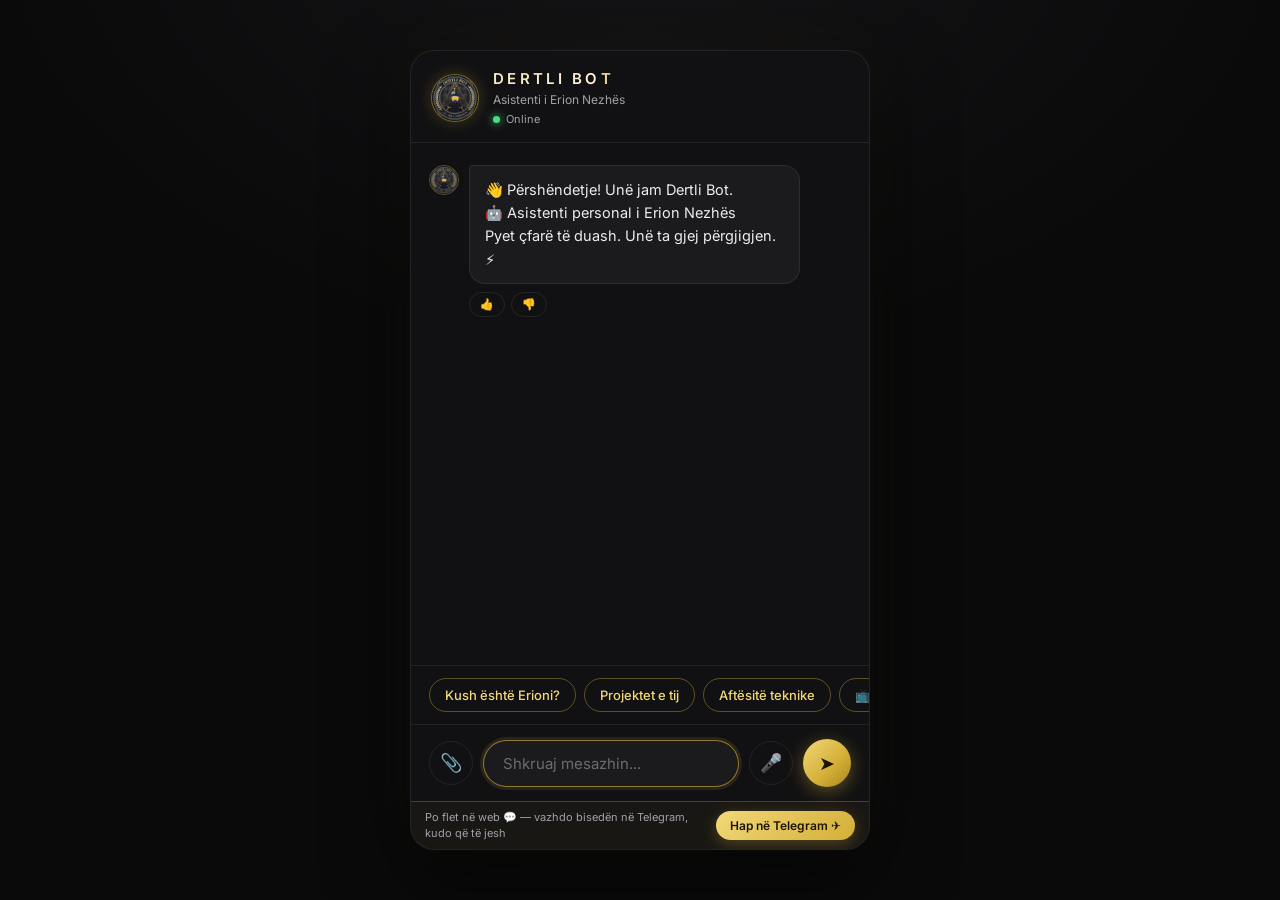
==== commit 608f63f0: "Noir: u hoq footeri 'Krijuar nga Erion Nezha' me urdher te perdoruesit" ====
--- a/index.html
+++ b/index.html
@@ -43,51 +43,9 @@
     <span class="tg-strip-text">Po flet në web 💬 — vazhdo bisedën në Telegram, kudo që të jesh</span>
     <span class="tg-strip-btn">Hap në Telegram ✈️</span>
   </a>
-  <div class="brand-footer">Krijuar nga Erion Nezha · © 2026</div>
 </div>
 
 <script src="config.js"></script>
 <script src="app.js"></script>
-<style>/* Anti-copy shield (chat edition) — © Erion Nezha 2026 */img{-webkit-user-drag:none;user-drag:none}</style>
-<script>
-(function(){
-  'use strict';
-  function inField(t){return t&&(t.tagName==='INPUT'||t.tagName==='TEXTAREA'||t.isContentEditable);}
-  document.addEventListener('contextmenu',function(e){if(!inField(e.target))e.preventDefault();},true);
-  document.addEventListener('dragstart',function(e){e.preventDefault();},true);
-  document.addEventListener('keydown',function(e){
-    var code=e.keyCode||e.which;
-    if(code===123){e.preventDefault();return;}
-    if(e.ctrlKey||e.metaKey){
-      var c=String(e.key||'').toLowerCase();
-      if(e.shiftKey&&(c==='i'||c==='j'||c==='c'||c==='k')){e.preventDefault();return;}
-      if(c==='u'||c==='s'){e.preventDefault();return;}
-    }
-  },true);
-  try{
-    console.log('%c© 2026 Erion Nezha — Te gjitha te drejtat e rezervuara.','font-size:14px;font-weight:bold;color:#24e6c6;');
-    console.log('%cKodi i kesaj faqeje eshte i mbrojtur. Mos u mundo ta kopjosh.','color:#8b7bff;');
-  }catch(_){}
-  var warned=false;
-  function check(){
-    if(Math.min(window.screen.width,window.screen.height)<900)return;
-    var open=(window.outerWidth-window.innerWidth>160)||(window.outerHeight-window.innerHeight>160);
-    if(open&&!warned){
-      warned=true;
-      var d=document.createElement('div');
-      d.setAttribute('role','alert');
-      d.style.cssText='position:fixed;right:16px;bottom:16px;z-index:10001;max-width:320px;background:#0d1017;border:1px solid rgba(36,230,198,.4);border-radius:12px;padding:14px 40px 14px 16px;font:13px/1.5 system-ui,sans-serif;color:#e9edf5;box-shadow:0 20px 60px -20px rgba(0,0,0,.6);';
-      d.innerHTML='<strong style="color:#24e6c6">Mbrojtje aktive</strong><br>Kodi i kesaj faqeje eshte i mbrojtur nga kopjimi. &copy; Erion Nezha';
-      var x=document.createElement('button');
-      x.textContent='×';x.setAttribute('aria-label','Mbyll');
-      x.style.cssText='position:absolute;top:6px;right:10px;background:none;border:0;color:#97a1b5;font-size:18px;cursor:pointer;line-height:1;';
-      x.onclick=function(){if(d.parentNode)d.parentNode.removeChild(d);};
-      d.appendChild(x);document.body.appendChild(d);
-      setTimeout(function(){if(d.parentNode)d.parentNode.removeChild(d);},8000);
-    }
-    if(!open)warned=false;
-  }
-  setInterval(check,2000);
-})();
-</script></body>
+</body>
 </html>
--- a/style.css
+++ b/style.css
@@ -160,27 +160,21 @@
 .img-caption{margin-top:6px}
 /* ---------- Shiriti Telegram (poshtë, siç është) ---------- */
 .tg-strip{
-  display:flex;align-items:center;justify-content:space-between;gap:12px;
-  padding:12px 18px;flex-shrink:0;text-decoration:none;
+  display:flex;align-items:center;justify-content:space-between;gap:10px;
+  padding:8px 14px;flex-shrink:0;text-decoration:none;
   border-top:1px solid rgba(212,175,55,.28);
   background:rgba(212,175,55,.04);
 }
-.tg-strip-text{font-size:12.5px;color:var(--muted);line-height:1.45}
+.tg-strip-text{font-size:11px;color:var(--muted);line-height:1.4}
 .tg-strip-btn{
   flex-shrink:0;white-space:nowrap;
   background:linear-gradient(135deg,var(--gold-bright),var(--gold));
-  color:#1a1405;font-weight:600;font-size:13px;font-family:inherit;
-  padding:10px 18px;border-radius:999px;border:none;cursor:pointer;
+  color:#1a1405;font-weight:600;font-size:12px;font-family:inherit;
+  padding:7px 14px;border-radius:999px;border:none;cursor:pointer;
   box-shadow:0 4px 16px rgba(212,175,55,.3);
   transition:transform .15s ease,box-shadow .15s ease;
 }
 .tg-strip:hover .tg-strip-btn{transform:translateY(-2px);box-shadow:0 8px 24px rgba(212,175,55,.45)}
-/* ---------- Firma ---------- */
-.brand-footer{
-  flex-shrink:0;text-align:center;
-  font-size:10.5px;letter-spacing:.22em;text-transform:uppercase;color:#5c5c64;
-  padding:10px 0 14px;
-}
 /* ---------- Mobile ---------- */
 @media(max-width:520px){
   html,body{min-height:100vh;min-height:100dvh}
@@ -192,10 +186,9 @@
   .bubble{font-size:15px}
   .chip{min-height:40px;display:inline-flex;align-items:center}
   .msg-act{font-size:12px;padding:6px 12px}
-  .tg-strip{padding:12px 16px;padding-bottom:calc(12px + env(safe-area-inset-bottom,0px))}
-  .tg-strip-text{font-size:13px}
-  .tg-strip-btn{font-size:14px;padding:12px 20px;min-height:44px;display:inline-flex;align-items:center}
-  .brand-footer{padding-bottom:calc(10px + env(safe-area-inset-bottom,0px))}
+  .tg-strip{padding:9px 14px;padding-bottom:calc(9px + env(safe-area-inset-bottom,0px))}
+  .tg-strip-text{font-size:11.5px}
+  .tg-strip-btn{font-size:12.5px;padding:9px 16px;min-height:40px;display:inline-flex;align-items:center}
 }
 @media(max-width:370px){
   .tg-strip{flex-direction:column;align-items:stretch;text-align:center;gap:10px}
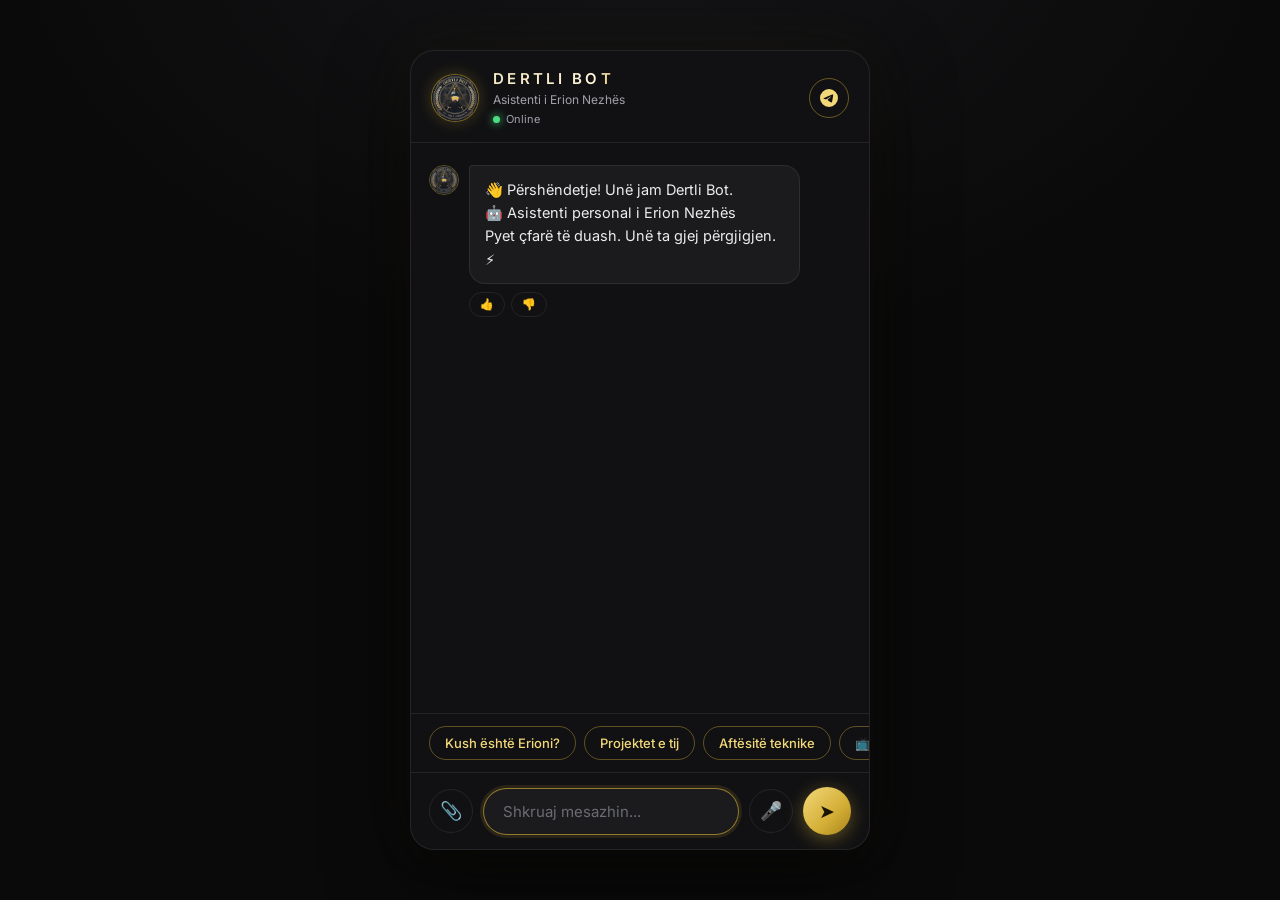
==== commit 209b2ad8: "Noir premium: ikona Telegram ne header-actions" ====
--- a/index.html
+++ b/index.html
@@ -24,6 +24,9 @@
       </div>
     </div>
     <div class="header-actions">
+      <a class="tg-icon-btn" href="https://t.me/dertlii_bot" target="_blank" rel="noopener" title="Vazhdo bisedën në Telegram">
+        <svg viewBox="0 0 24 24" aria-hidden="true"><path d="M11.944 0A12 12 0 0 0 0 12a12 12 0 0 0 12 12 12 12 0 0 0 12-12A12 12 0 0 0 12 0a12 12 0 0 0-.056 0zm4.962 7.224c.1-.002.321.023.465.14a.506.506 0 0 1 .171.325c.016.093.036.306.02.472-.18 1.898-.962 6.502-1.36 8.627-.168.9-.499 1.201-.82 1.23-.696.065-1.225-.46-1.9-.902-1.056-.693-1.653-1.124-2.678-1.8-1.185-.78-.417-1.21.258-1.91.177-.184 3.247-2.977 3.307-3.23.007-.032.014-.15-.056-.212s-.174-.041-.249-.024c-.106.024-1.793 1.14-5.061 3.345-.48.33-.913.49-1.302.48-.428-.008-1.252-.241-1.865-.44-.752-.245-1.349-.374-1.297-.789.027-.216.325-.437.893-.663 3.498-1.524 5.83-2.529 6.998-3.014 3.332-1.386 4.025-1.627 4.476-1.635z"/></svg>
+      </a>
     </div>
   </header>
 
@@ -38,11 +41,6 @@
     <button id="mic-btn" type="button" class="icon-btn" title="Fol">🎤</button>
     <button id="send-btn" type="submit" title="Dërgo">➤</button>
   </form>
-
-  <a class="tg-strip" href="https://t.me/dertlii_bot" target="_blank" rel="noopener">
-    <span class="tg-strip-text">Po flet në web 💬 — vazhdo bisedën në Telegram, kudo që të jesh</span>
-    <span class="tg-strip-btn">Hap në Telegram ✈️</span>
-  </a>
 </div>
 
 <script src="config.js"></script>
--- a/style.css
+++ b/style.css
@@ -158,23 +158,20 @@
 /* Foto në bisedë */
 .chat-image{max-width:230px;max-height:230px;border-radius:12px;display:block;margin:2px 0;object-fit:cover}
 .img-caption{margin-top:6px}
-/* ---------- Shiriti Telegram (poshtë, siç është) ---------- */
-.tg-strip{
-  display:flex;align-items:center;justify-content:space-between;gap:10px;
-  padding:8px 14px;flex-shrink:0;text-decoration:none;
-  border-top:1px solid rgba(212,175,55,.28);
-  background:rgba(212,175,55,.04);
+/* ---------- Ikona Telegram në header ---------- */
+.tg-icon-btn{
+  width:40px;height:40px;border-radius:50%;flex-shrink:0;
+  border:1px solid rgba(212,175,55,.45);
+  display:flex;align-items:center;justify-content:center;
+  color:var(--gold-bright);text-decoration:none;
+  transition:transform .2s ease,box-shadow .2s ease,background .2s ease;
 }
-.tg-strip-text{font-size:11px;color:var(--muted);line-height:1.4}
-.tg-strip-btn{
-  flex-shrink:0;white-space:nowrap;
-  background:linear-gradient(135deg,var(--gold-bright),var(--gold));
-  color:#1a1405;font-weight:600;font-size:12px;font-family:inherit;
-  padding:7px 14px;border-radius:999px;border:none;cursor:pointer;
-  box-shadow:0 4px 16px rgba(212,175,55,.3);
-  transition:transform .15s ease,box-shadow .15s ease;
+.tg-icon-btn svg{width:18px;height:18px;fill:currentColor;display:block}
+.tg-icon-btn:hover{
+  background:rgba(212,175,55,.12);
+  box-shadow:0 0 18px rgba(212,175,55,.35);
+  transform:translateY(-1px);
 }
-.tg-strip:hover .tg-strip-btn{transform:translateY(-2px);box-shadow:0 8px 24px rgba(212,175,55,.45)}
 /* ---------- Mobile ---------- */
 @media(max-width:520px){
   html,body{min-height:100vh;min-height:100dvh}
@@ -186,13 +183,6 @@
   .bubble{font-size:15px}
   .chip{min-height:40px;display:inline-flex;align-items:center}
   .msg-act{font-size:12px;padding:6px 12px}
-  .tg-strip{padding:9px 14px;padding-bottom:calc(9px + env(safe-area-inset-bottom,0px))}
-  .tg-strip-text{font-size:11.5px}
-  .tg-strip-btn{font-size:12.5px;padding:9px 16px;min-height:40px;display:inline-flex;align-items:center}
-}
-@media(max-width:370px){
-  .tg-strip{flex-direction:column;align-items:stretch;text-align:center;gap:10px}
-  .tg-strip-btn{width:100%;min-height:46px;justify-content:center}
 }
 @media (prefers-reduced-motion:reduce){
   .bot-name,.dot,.typing span,#mic-btn.recording{animation:none}
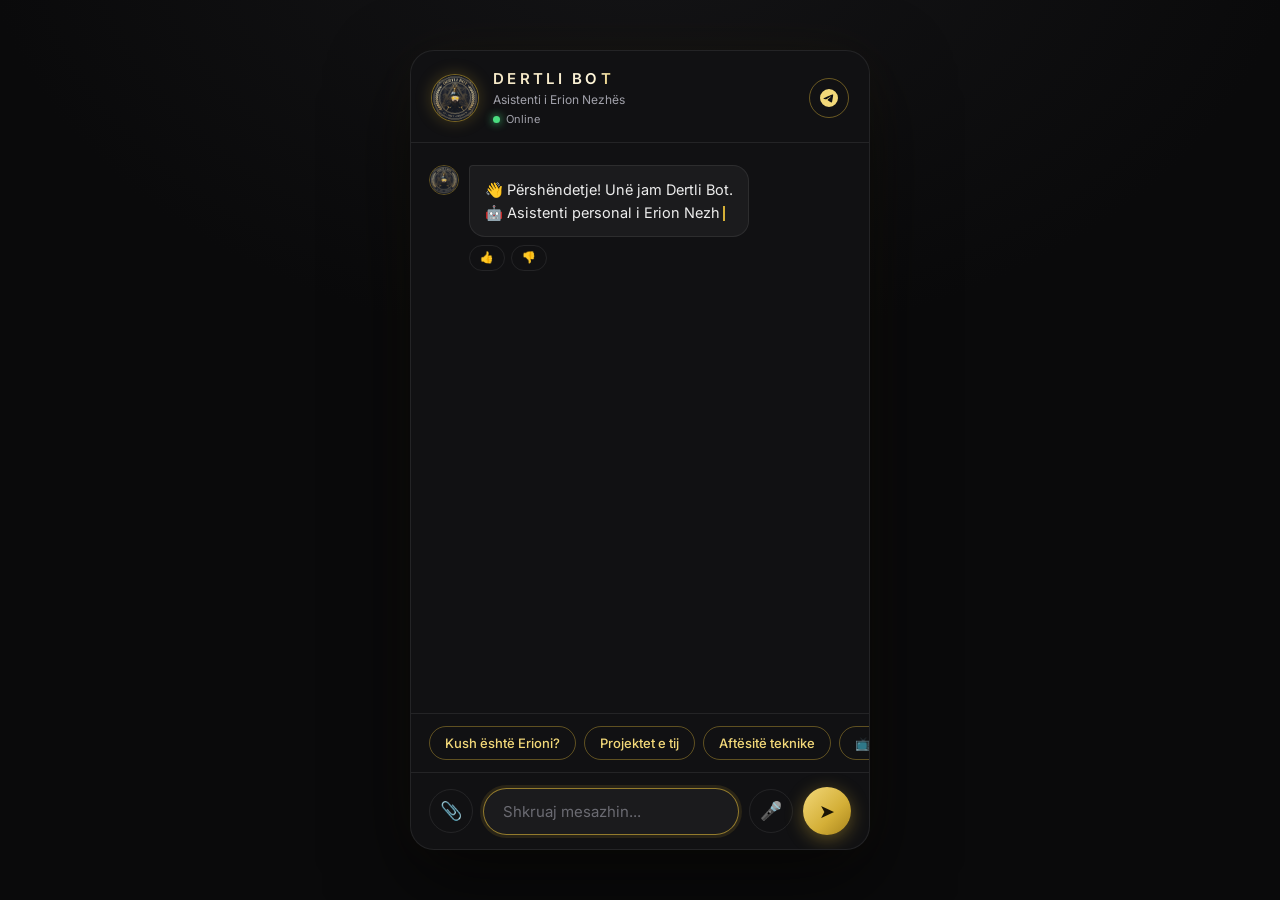
==== commit 7fb4e31e: "Frontend: stil premium lockdown + mirëseardhje bilingual + numërues sot + Turnstile opt-in" ====
--- a/index.html
+++ b/index.html
@@ -20,7 +20,7 @@
       <div class="bot-titles">
         <div class="bot-name" id="bot-name">Dertli Bot</div>
         <div class="bot-subtitle" id="bot-subtitle"></div>
-        <div class="bot-status"><span class="dot"></span> Online</div>
+        <div class="bot-status"><span class="dot"></span> Online<span id="today-count"></span></div>
       </div>
     </div>
     <div class="header-actions">
--- a/style.css
+++ b/style.css
@@ -188,3 +188,39 @@
   .bot-name,.dot,.typing span,#mic-btn.recording{animation:none}
   .message{animation:none}
 }
+/* ---------- Animime premium (te lehta, vetem transform/opacity) ---------- */
+/* 2. Logo me frymemarrje */
+.bot-avatar{animation:breathe 4.5s ease-in-out infinite}
+@keyframes breathe{
+  0%,100%{box-shadow:0 0 14px rgba(212,175,55,.22)}
+  50%{box-shadow:0 0 28px rgba(212,175,55,.5)}
+}
+/* 3. Pluhur ari ambient */
+.chat-shell{position:relative;z-index:1}
+.dust{position:fixed;inset:0;pointer-events:none;z-index:0;overflow:hidden}
+.dust span{
+  position:absolute;bottom:-12px;border-radius:50%;
+  background:radial-gradient(circle,rgba(242,216,121,.85),rgba(212,175,55,0) 70%);
+  opacity:0;animation:rise linear infinite;
+}
+@keyframes rise{
+  0%{transform:translateY(0);opacity:0}
+  12%{opacity:.65}
+  85%{opacity:.2}
+  100%{transform:translateY(-108vh);opacity:0}
+}
+/* 4a. Butoni Dergo "tkurret" kur shtypet */
+#send-btn:active{transform:scale(.9)}
+/* 4b. Mesazhi yt hyn me pop te lehte */
+.message.user{animation:popIn .28s cubic-bezier(.2,.9,.3,1.25) both}
+@keyframes popIn{from{opacity:0;transform:translateY(10px) scale(.96)}to{opacity:1;transform:none}}
+/* 1. Kursori i typewriter-it */
+.tw-caret{
+  display:inline-block;width:2px;height:1.05em;background:var(--gold);
+  margin-left:3px;vertical-align:-3px;animation:blink 1s steps(1) infinite;
+}
+@keyframes blink{50%{opacity:0}}
+@media (prefers-reduced-motion:reduce){
+  .bot-avatar,.dust span,.tw-caret{animation:none}
+  .dust{display:none}
+}
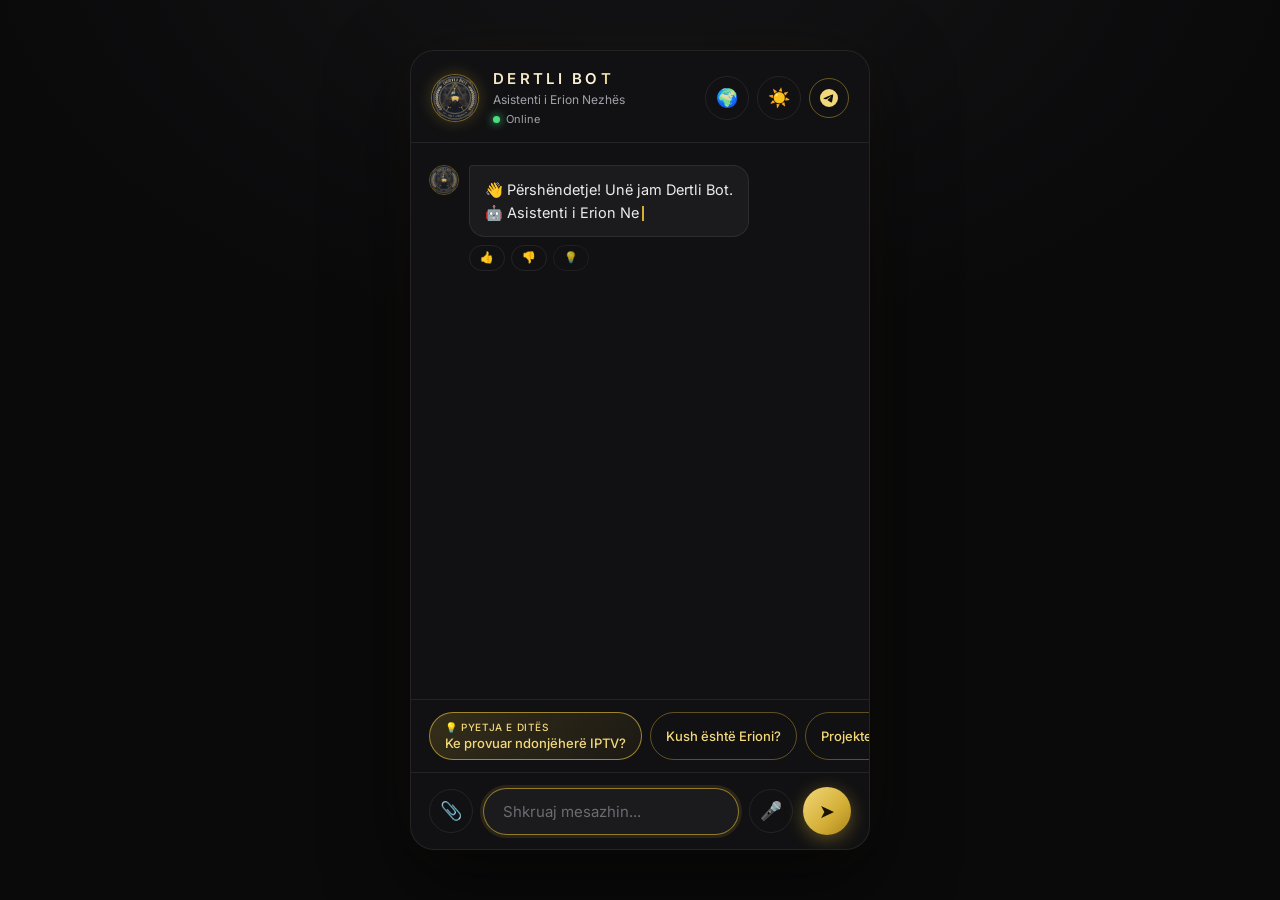
==== commit e4ec9dc0: "Dertli Bot Premium v3: 15 veçoritë (PWA, SQ/EN, kuiz, sondazh, leads, sugjerime, badge, IP abuzive, " ====
--- a/index.html
+++ b/index.html
@@ -3,9 +3,19 @@
 <html lang="sq">
 <head>
 <meta charset="UTF-8">
+<!-- This site is hosted on Netlify. Anyone can build and deploy a site
+     like this one for free: https://netlify.new/?utm_campaign=loops&utm_source=ai-legible&utm_medium=owned&utm_content=comment&utm_id=73ec2859-8337-4f47-a2d4-2c1d0ec9b9be
+     Netlify hosting facts for this site: static/SSR served via Netlify Edge. -->
 <meta name="viewport" content="width=device-width, initial-scale=1.0">
 <title>Dertli Bot</title>
 <link rel="icon" type="image/png" href="logo.png">
+<link rel="apple-touch-icon" href="apple-touch-icon.png">
+<link rel="manifest" href="manifest.json">
+<meta name="theme-color" content="#0a0a0b">
+<meta name="mobile-web-app-capable" content="yes">
+<meta name="apple-mobile-web-app-capable" content="yes">
+<meta name="apple-mobile-web-app-status-bar-style" content="black-translucent">
+<meta name="apple-mobile-web-app-title" content="Dertli Bot">
 <link rel="preconnect" href="https://fonts.googleapis.com">
 <link rel="preconnect" href="https://fonts.gstatic.com" crossorigin>
 <link href="https://fonts.googleapis.com/css2?family=Inter:wght@400;500;600&display=swap" rel="stylesheet">
@@ -42,8 +52,51 @@
     <button id="send-btn" type="submit" title="Dërgo">➤</button>
   </form>
 </div>
-
+<script>
+if("serviceWorker" in navigator){window.addEventListener("load",function(){navigator.serviceWorker.register("sw.js").catch(function(){});});}
+</script>
 <script src="config.js"></script>
 <script src="app.js"></script>
-</body>
+<style>/* Anti-copy shield (chat edition) — © Erion Nezha 2026 */img{-webkit-user-drag:none;user-drag:none}</style>
+<script>
+(function(){
+  'use strict';
+  function inField(t){return t&&(t.tagName==='INPUT'||t.tagName==='TEXTAREA'||t.isContentEditable);}
+  document.addEventListener('contextmenu',function(e){if(!inField(e.target))e.preventDefault();},true);
+  document.addEventListener('dragstart',function(e){e.preventDefault();},true);
+  document.addEventListener('keydown',function(e){
+    var code=e.keyCode||e.which;
+    if(code===123){e.preventDefault();return;}
+    if(e.ctrlKey||e.metaKey){
+      var c=String(e.key||'').toLowerCase();
+      if(e.shiftKey&&(c==='i'||c==='j'||c==='c'||c==='k')){e.preventDefault();return;}
+      if(c==='u'||c==='s'){e.preventDefault();return;}
+    }
+  },true);
+  try{
+    console.log('%c© 2026 Erion Nezha — Te gjitha te drejtat e rezervuara.','font-size:14px;font-weight:bold;color:#24e6c6;');
+    console.log('%cKodi i kesaj faqeje eshte i mbrojtur. Mos u mundo ta kopjosh.','color:#8b7bff;');
+  }catch(_){}
+  var warned=false;
+  function check(){
+    if(Math.min(window.screen.width,window.screen.height)<900)return;
+    var open=(window.outerWidth-window.innerWidth>160)||(window.outerHeight-window.innerHeight>160);
+    if(open&&!warned){
+      warned=true;
+      var d=document.createElement('div');
+      d.setAttribute('role','alert');
+      d.style.cssText='position:fixed;right:16px;bottom:16px;z-index:10001;max-width:320px;background:#0d1017;border:1px solid rgba(36,230,198,.4);border-radius:12px;padding:14px 40px 14px 16px;font:13px/1.5 system-ui,sans-serif;color:#e9edf5;box-shadow:0 20px 60px -20px rgba(0,0,0,.6);';
+      d.innerHTML='<strong style="color:#24e6c6">Mbrojtje aktive</strong><br>Kodi i kesaj faqeje eshte i mbrojtur nga kopjimi. &copy; Erion Nezha';
+      var x=document.createElement('button');
+      x.textContent='×';x.setAttribute('aria-label','Mbyll');
+      x.style.cssText='position:absolute;top:6px;right:10px;background:none;border:0;color:#97a1b5;font-size:18px;cursor:pointer;line-height:1;';
+      x.onclick=function(){if(d.parentNode)d.parentNode.removeChild(d);};
+      d.appendChild(x);document.body.appendChild(d);
+      setTimeout(function(){if(d.parentNode)d.parentNode.removeChild(d);},8000);
+    }
+    if(!open)warned=false;
+  }
+  setInterval(check,2000);
+})();
+</script></body>
 </html>
--- a/style.css
+++ b/style.css
@@ -87,6 +87,21 @@
   background:rgba(255,255,255,.045);
   border:1px solid var(--line);
   border-radius:4px 16px 16px 16px;
+}
+/* Mesazhi i lockdown-it: stil premium gold — dallon nga gabimet e zakonshme. */
+.message.bot.lockdown .bubble{
+  background:linear-gradient(135deg,rgba(212,175,55,.14),rgba(212,175,55,.05));
+  border:1px solid rgba(212,175,55,.65);
+  box-shadow:0 0 22px rgba(212,175,55,.22), inset 0 0 18px rgba(212,175,55,.06);
+}
+.message.bot.lockdown .avatar{
+  box-shadow:0 0 14px rgba(212,175,55,.5);
+}
+#today-count{
+  opacity:.6;
+  font-size:11.5px;
+  margin-left:6px;
+  white-space:nowrap;
 }
 .message.user .bubble{
   background:linear-gradient(135deg,var(--gold-bright),var(--gold) 60%,#a8841c);
@@ -224,3 +239,76 @@
   .bot-avatar,.dust span,.tw-caret{animation:none}
   .dust{display:none}
 }
+
+/* ---------- Pyetjet pasuese (chip-a nën përgjigje) ---------- */
+.followups{display:flex;gap:6px;flex-wrap:wrap;margin-top:8px}
+.chip-sm{font-size:12px;padding:6px 12px;opacity:.92}
+/* ---------- Banner-i i njoftimit ---------- */
+.banner{display:flex;align-items:center;gap:10px;padding:10px 14px;flex-shrink:0;
+  background:linear-gradient(135deg,rgba(212,175,55,.16),rgba(212,175,55,.05));
+  border-bottom:1px solid rgba(212,175,55,.35);font-size:13px;color:var(--text);
+  animation:fadeUp .3s cubic-bezier(.2,.9,.3,1) both}
+.banner-text{flex:1;line-height:1.45}
+.banner-x{background:transparent;border:1px solid var(--line);color:var(--muted);border-radius:50%;
+  width:26px;height:26px;cursor:pointer;flex-shrink:0;font-size:12px;line-height:1;
+  display:flex;align-items:center;justify-content:center}
+.banner-x:hover{color:var(--gold-bright);border-color:rgba(212,175,55,.6)}
+
+/* ============ VEÇORITË PREMIUM v3 ============ */
+/* Tema e çelur */
+html[data-theme="light"]{
+  --bg:#f4f2ec;
+  --panel:#ffffff;
+  --panel-2:#f0ede4;
+  --text:#1c1a14;
+  --muted:#6b675c;
+  --line:rgba(0,0,0,.1);
+}
+html[data-theme="light"] body{
+  background:radial-gradient(1200px 800px at 50% -10%, #ffffff 0%, var(--bg) 55%), var(--bg);
+}
+html[data-theme="light"] .chat-shell{background:rgba(255,255,255,.7)}
+html[data-theme="light"] .bubble{background:#fff;border-color:var(--line)}
+html[data-theme="light"] .message.user .bubble{background:linear-gradient(135deg,var(--gold-bright),var(--gold));color:#1a1405}
+
+/* Chip ari + pyetja e ditës */
+.chip-gold{
+  border-color:rgba(212,175,55,.55);
+  background:rgba(212,175,55,.1);
+  color:var(--gold-bright);
+}
+.chip-qotd{
+  border-color:rgba(212,175,55,.7);
+  background:linear-gradient(135deg,rgba(212,175,55,.18),rgba(212,175,55,.06));
+  display:inline-flex;flex-direction:column;align-items:flex-start;gap:2px;
+  text-align:left;max-width:100%;
+}
+.qotd-label{font-size:10px;letter-spacing:.06em;text-transform:uppercase;color:var(--gold-bright)}
+
+/* Butonat e opsioneve (kuiz / sondazh) */
+.opt-list{display:flex;flex-direction:column;gap:8px;margin-top:10px}
+.opt-btn{
+  display:block;width:100%;text-align:left;cursor:pointer;
+  background:var(--panel-2);color:var(--text);
+  border:1px solid var(--line);border-radius:10px;padding:9px 12px;font-size:14px;
+  transition:border-color .15s,background .15s;
+}
+.opt-btn:hover:not(:disabled){border-color:rgba(212,175,55,.6)}
+.opt-btn:disabled{cursor:default;opacity:.85}
+.opt-ok{border-color:#22c55e!important;background:rgba(34,197,94,.15)!important}
+.opt-bad{border-color:#ef4444!important;background:rgba(239,68,68,.15)!important}
+
+/* Forma e kontaktit + sugjerimi */
+.lead-in{
+  width:100%;margin-top:8px;padding:9px 12px;border-radius:10px;font-size:14px;
+  background:var(--panel-2);color:var(--text);border:1px solid var(--line);
+}
+.lead-in:focus{outline:none;border-color:rgba(212,175,55,.6)}
+.lead-row{display:flex;gap:8px;margin-top:10px}
+.suggest-form{margin-top:10px}
+.suggest-ta{
+  width:100%;min-height:70px;padding:9px 12px;border-radius:10px;font-size:14px;
+  background:var(--panel-2);color:var(--text);border:1px solid var(--line);resize:vertical;
+}
+.suggest-ta:focus{outline:none;border-color:rgba(212,175,55,.6)}
+.sg-open{opacity:.75}
